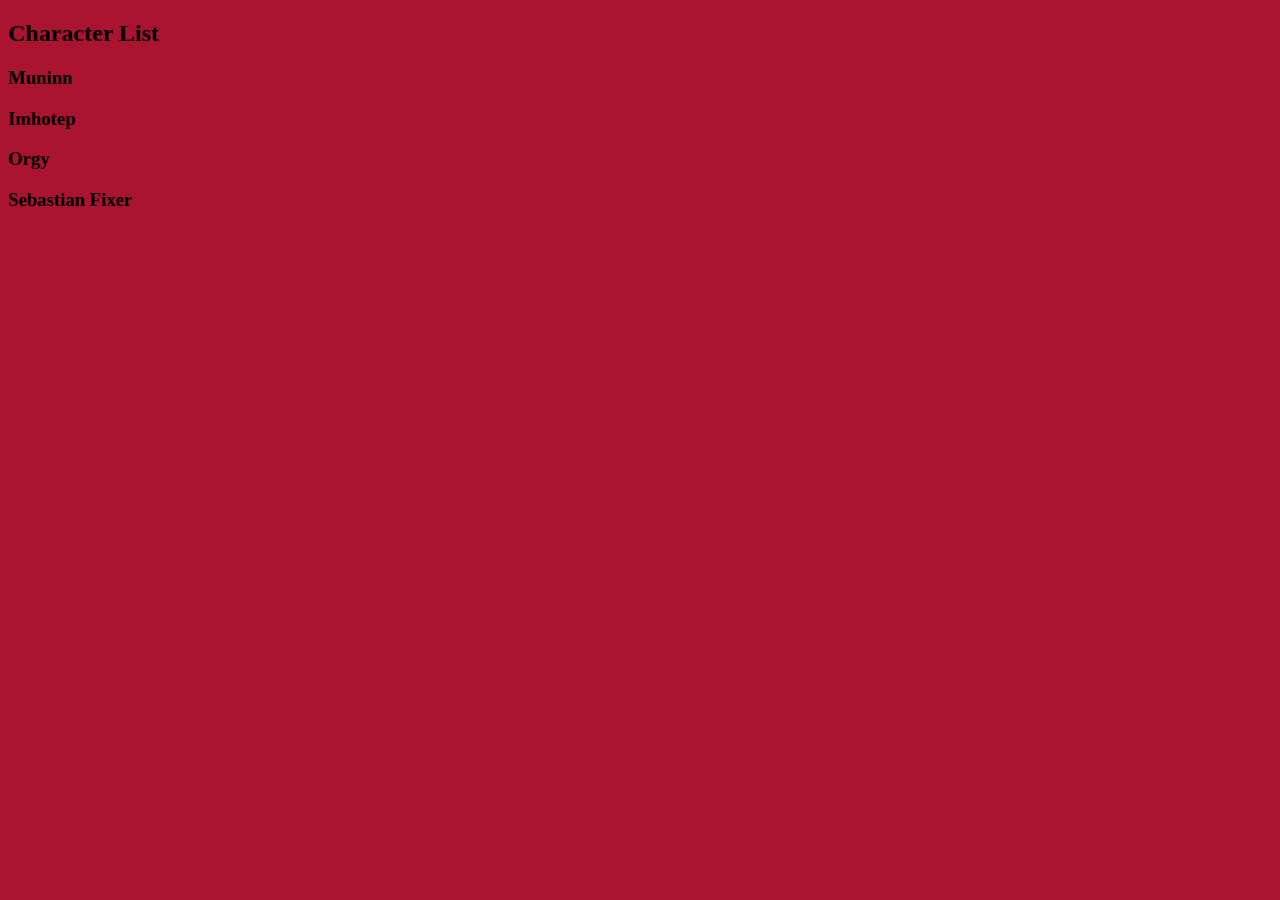
==== pages/CharactersPage.html @ 130c87a1 "v0.1" ====
<!DOCTYPE html>
<html lang="en">
<head>
    <meta charset="UTF-8">
    <meta http-equiv="X-UA-Compatible" content="IE=edge">
    <meta name="viewport" content="width=device-width, initial-scale=1.0">
    <title>Document</title>
</head>
<body style="background-color:#aa1430 ;">
    <header><!--navigasyon barı-->
        <nav>
            <h2>Character List</h1>
        </nav>
    </header>

    <main>
        <h3>Muninn</h3>
        <h3>Imhotep</h3>
        <h3>Orgy</h3>
        <h3>Sebastian Fixer</h3>
        
    </main>

    <footer>

    </footer>
</body>
</html>
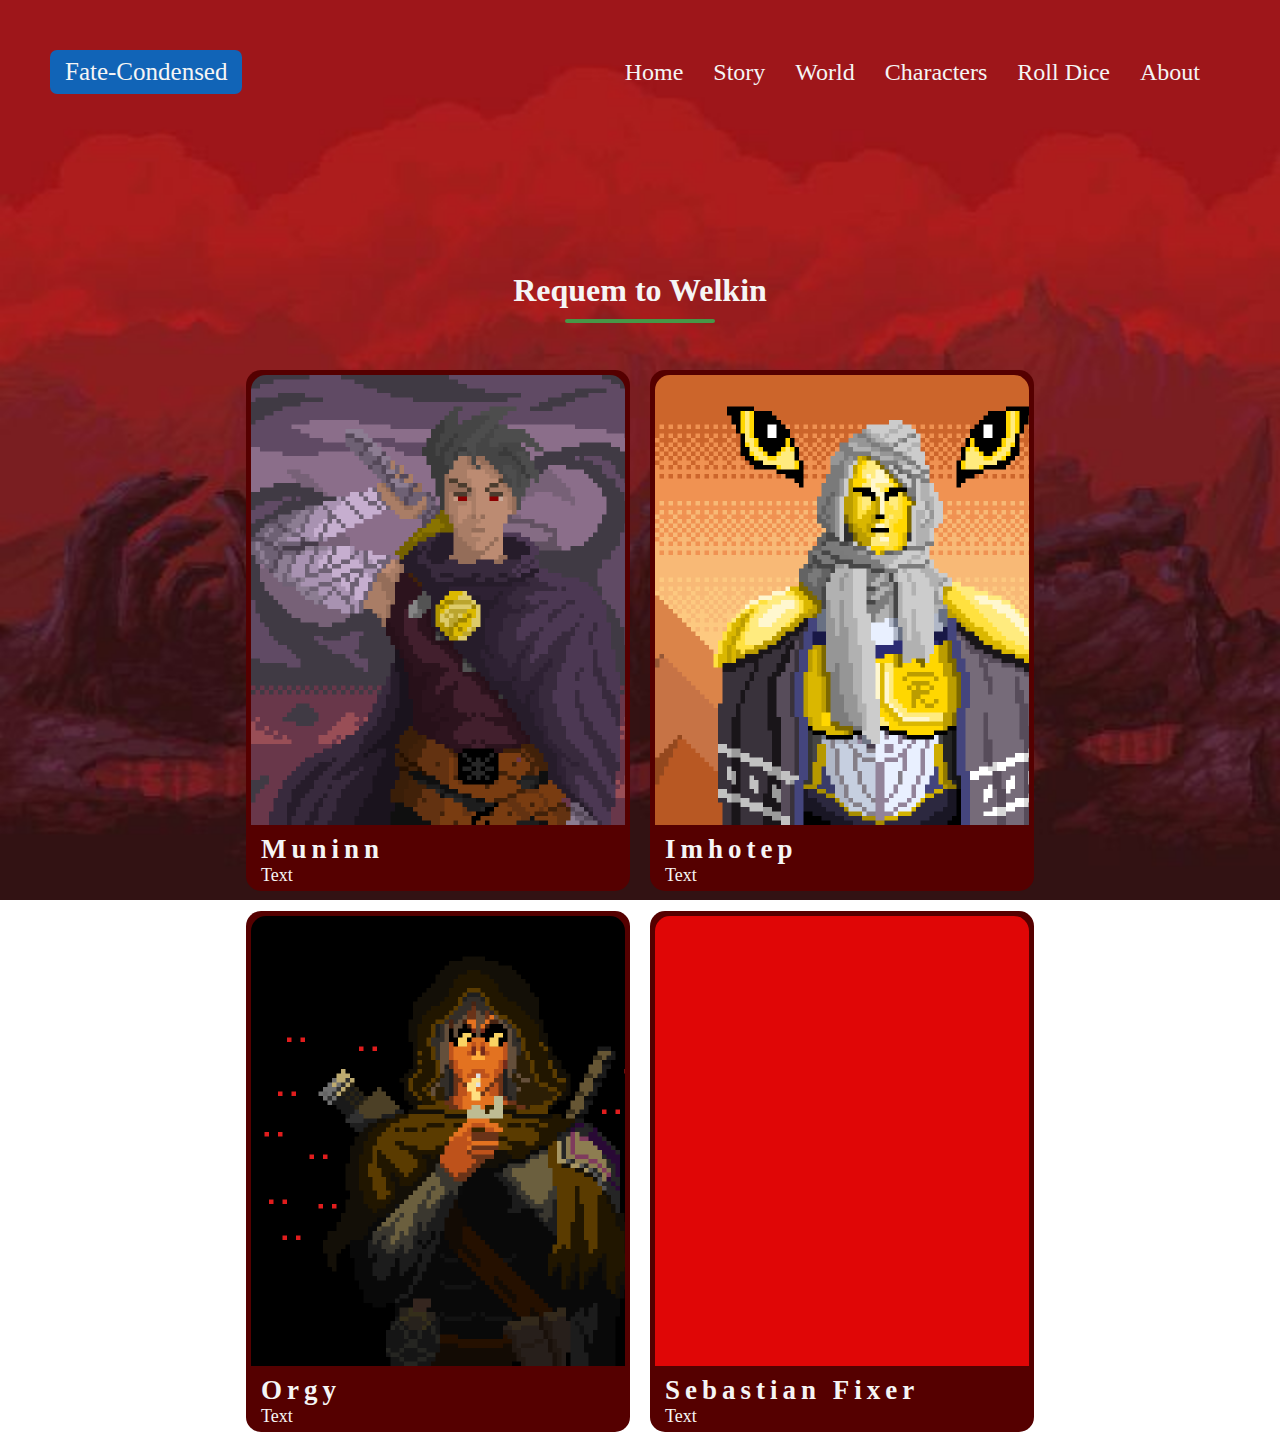
==== commit 85e28b3a: "v1" ====
--- a/pages/CharactersPage.html
+++ b/pages/CharactersPage.html
@@ -1,28 +1,94 @@
-<!DOCTYPE html>
-<html lang="en">
-<head>
-    <meta charset="UTF-8">
-    <meta http-equiv="X-UA-Compatible" content="IE=edge">
-    <meta name="viewport" content="width=device-width, initial-scale=1.0">
-    <title>Document</title>
-</head>
-<body style="background-color:#aa1430 ;">
-    <header><!--navigasyon barı-->
-        <nav>
-            <h2>Character List</h1>
+<!-- index olmasının sebebi, browser bunu direkt anasayfa olarak görmesi-->
+<!DOCTYPE html> <!-- Bunun document typeı html demek-->
+<html>
+    <head> <!--html ile ilgili özellikler burda-->
+        <meta charset='utf-8'><!--meta datasını belirtir-->
+        <meta http-equiv='X-UA-Compatible' content='IE=edge'>
+        <title>Requem to Welkin'e Hoş Geldiniz</title><!--websitenin title'ı-->
+        <meta name='viewport' content='width=device-width, initial-scale=1'>
+        <link rel='stylesheet' href='../main.css'> <!--CSS dosyası-->
+        <script src='main.js'></script>
+    </head>
+    <body>
+        <!-- Navbar-->
+        <nav class="navbar">
+            <a class="logo" href="../index.html">Fate-Condensed</a>             
+             <ul class="nav-links">
+                <li><a href="../index.html">Home</a></li> 
+                <li><a href="./Story.html">Story</a></li>
+                <li><a href="./World.html">World</a></li>
+                <li><a href="./CharactersPage.html ">Characters</a></li>
+                <li><a href="https://www.kaderoyunu.com/zar" target="_blank">Roll Dice</a></li>
+                <li><a href="#">About</a></li>
+             </ul>
+             <img src="../assets/img/whitemenu.jpg" class="menu-btn">
         </nav>
-    </header>
 
-    <main>
-        <h3>Muninn</h3>
-        <h3>Imhotep</h3>
-        <h3>Orgy</h3>
-        <h3>Sebastian Fixer</h3>
-        
-    </main>
+        <header class="header-pages">
+            <div class="header-content-pages">
+                <h1>Requem to Welkin</h1>
+                <div class="line"></div>
+                
+            </div>
+            
+        </header>
 
-    <footer>
+        <main>
+            <div class="contents">
+                <section class="container">
+                    <div class="card"><a href="https://www.kaderoyunu.com/karakter/5811" target="_blank">
+                        <div class="card-image card-1"></div>
+                        <h2>Muninn</h2>
+                        <p>Text</p>
+                    </a>
+                    </div>
 
-    </footer>
-</body>
+                    <div class="card"><a href="https://www.kaderoyunu.com/karakter/5763" target="_blank">
+                        <div class="card-image card-2"></div>
+                        <h2>Imhotep</h2>
+                        <p>Text</p>
+                    </a>
+                    </div>
+
+                    <div class="card"><a href="https://www.kaderoyunu.com/karakter/5764" target="_blank">
+                        <div class="card-image card-3"></div>
+                        <h2>Orgy</h2>
+                        <p>Text</p>
+                    </a>
+                    </div>
+
+                    <div class="card"><a href="https://www.kaderoyunu.com/karakter/5767" target="_blank">
+                        <div class="card-image card-4"></div>
+                        <h2>Sebastian Fixer</h2>
+                        <p>Text</p>
+                    </a>
+                    </div>
+                    
+                </section>    
+
+
+            </div>
+        </main>
+
+        <script>
+            const menuBtn = document.querySelector('.menu-btn')
+            const navlinks = document.querySelector('.nav-links')
+            
+            
+            menuBtn.addEventListener('click',()=>{
+                navlinks.classList.toggle('mobile-menu')
+            })
+
+        </script>
+
+
+        <main>
+            
+            
+        </main>
+
+        <footer>
+
+        </footer>
+    </body>
 </html>--- a/main.css
+++ b/main.css
@@ -0,0 +1,299 @@
+@import url("https://fonts.googleapis.com/css2?family=Poppins");
+
+*{
+  margin: 0;
+  padding: 0;
+  box-sizing: border-box;
+}
+
+a {
+  text-decoration: none;
+  color: whitesmoke;
+  cursor: pointer;
+  transition: 0.8s;
+}
+
+ul{
+  list-style: none;
+}
+
+.active {
+  color: #479747;
+  text-decoration: underline;
+  font-weight: bold;
+
+}
+
+/*  fixed background  */
+body{
+  background:url('./assets/img/BG_01.jpeg') fixed center;
+  background-image: url('./assets/img/BG_01.jpeg');
+  background-position: center;
+  background-size: cover;
+  max-width: 100vw;
+}
+
+
+/*Navbar*/
+.navbar{
+  position: absolute;
+  top: 0;
+  left: 0;
+  display: flex;
+  width: 100%;
+  justify-content: space-between;
+  padding: 50px;
+  color: whitesmoke;
+}
+
+.nav-links {
+  display: flex;
+  align-items: center;
+  font-size: x-large;
+}
+
+.nav-links li{
+  
+  margin-inline-end: 30px;
+}
+
+.logo{
+  text-decoration: none;
+  color: whitesmoke;
+  cursor: pointer;
+  transition: 0.8s;
+  font-size: 25px;
+  padding: 8px 15px;
+  background: #1164b7;
+  border-radius: 7px;
+  
+}
+
+a:hover {
+  color: #00ffa6;
+  transform: scale(1.05);
+
+}
+
+.mobile-menu {
+  margin-top: 0px;
+}
+
+header{
+  width: 100vw;
+  height: 100vh;
+  
+  display: flex;
+  align-items: center;
+  justify-content: center;
+} 
+
+.header-content {
+  margin-bottom: 150px;
+  margin-top: 150px;
+
+  color: whitesmoke;
+  text-align: center;
+
+}
+
+.header-pages{
+  width: 100vw;
+  height: 40vh;
+  
+  display: flex;
+  align-items: flex-end;
+  justify-content: center;
+} 
+
+.header-content-pages {
+  margin: 3vh 10vw;
+  
+  color: whitesmoke;
+  text-align: center;
+
+}
+
+.contents{
+  color: whitesmoke;
+  margin: 0px 10vw;
+  font-size: large;
+
+}
+
+.header-content h2{
+  font-size: 5vmin;
+}
+
+.line {
+  width: 150px;
+  height: 4px;
+  background: #479747;
+  margin: 10px auto;
+  border-radius: 5px; 
+}
+
+.header-content h1{
+  font-size: 10vmin;
+  margin-top: 50px;
+  margin-bottom: 30px;
+
+}
+
+
+.ctn {
+  padding: 8px 15px;
+  background: #306430;
+  border-radius: 10px;
+  color: whitesmoke;
+  cursor: pointer;
+}
+
+/*  Character Cards */
+.container{
+  display: flex;
+  justify-content: center;
+  flex-wrap: wrap;
+}
+
+.card{
+  background: #550000;
+  width: 30vw;
+  min-width: 300px;
+  margin: 10px;
+  border-radius: 15px;
+  padding: 5px;
+}
+
+.card h2{
+  margin-inline-start: 10px;
+  letter-spacing: 5px;
+  
+}
+
+.card p{
+  margin-inline-start: 10px;
+
+}
+
+.card-image{
+  background-color: #e00606;
+  height: 50vh;
+  margin-bottom: 1vh;
+  background-size: cover;
+  border-top-right-radius: 15px;
+  border-top-left-radius: 15px;
+}
+
+.card:hover{
+  cursor: pointer;
+  transform: scale(1.05);
+  transition: all 0.5s ease;
+  background-color: #661727;
+  padding: 0;
+}
+
+.card-1{
+  background-image: url('./assets/img/Muninn.png');
+}
+
+.card-2{
+  background-image: url('./assets/img/Imhotep.png');
+
+}
+
+.card-3{
+  background-image: url('./assets/img/Orgy.png');
+
+}
+
+.card-4{
+  background-image: url('');
+
+}
+
+.menu-btn{
+  position: absolute;
+  top: 3.5vh;
+  right: 30px;
+  width: 60px;
+  cursor: pointer;
+  display: none;
+}
+
+/* Mobile */
+
+@media screen and (max-width: 400px){
+  
+  .menu-btn{
+    display: block;
+    margin-top: -8px;
+  }
+  
+  .navbar{
+    padding: 0;
+  }
+  .logo {
+    position: absolute;
+    top: 30px;
+    left: 30px;
+    font-size: small;
+  }
+  .nav-links{
+    flex-direction: column;
+    width: 100%;
+    height: 100vh;
+    justify-content: center;
+    background: #550000b8;
+    margin-top: -900px;
+    transition: all 0.5s ease;
+    
+  }
+  .mobile-menu{
+    margin-top: 0px;
+    border-color: #306430;
+  }
+  .nav-links li {
+    margin: 30px auto;
+  }
+}
+
+@media screen and (max-width: 850px) and (min-width: 400px){
+  
+  .menu-btn{
+    display: block;
+  }
+  
+  .navbar{
+    padding: 0;
+  }
+  .logo {
+    position: absolute;
+    top: 30px;
+    left: 30px;
+    transform: scale(0.95);
+
+  }
+  .nav-links{
+    margin-inline-start: 70%;
+    padding-top: 10vh;
+    flex-direction: column;
+    width: 30vw;
+    height: 80vh;
+    justify-content: center;
+    border-radius: 15px;
+    border-top-right-radius: 0px ;
+    background: #550000b8;
+    margin-top: -900px;
+    transition: all 0.5s ease;
+    
+  }
+  .mobile-menu{
+    margin-top: 0px;
+    border-color: #306430;
+  }
+  .nav-links li {
+    margin: 30px auto;
+  }
+}
+
